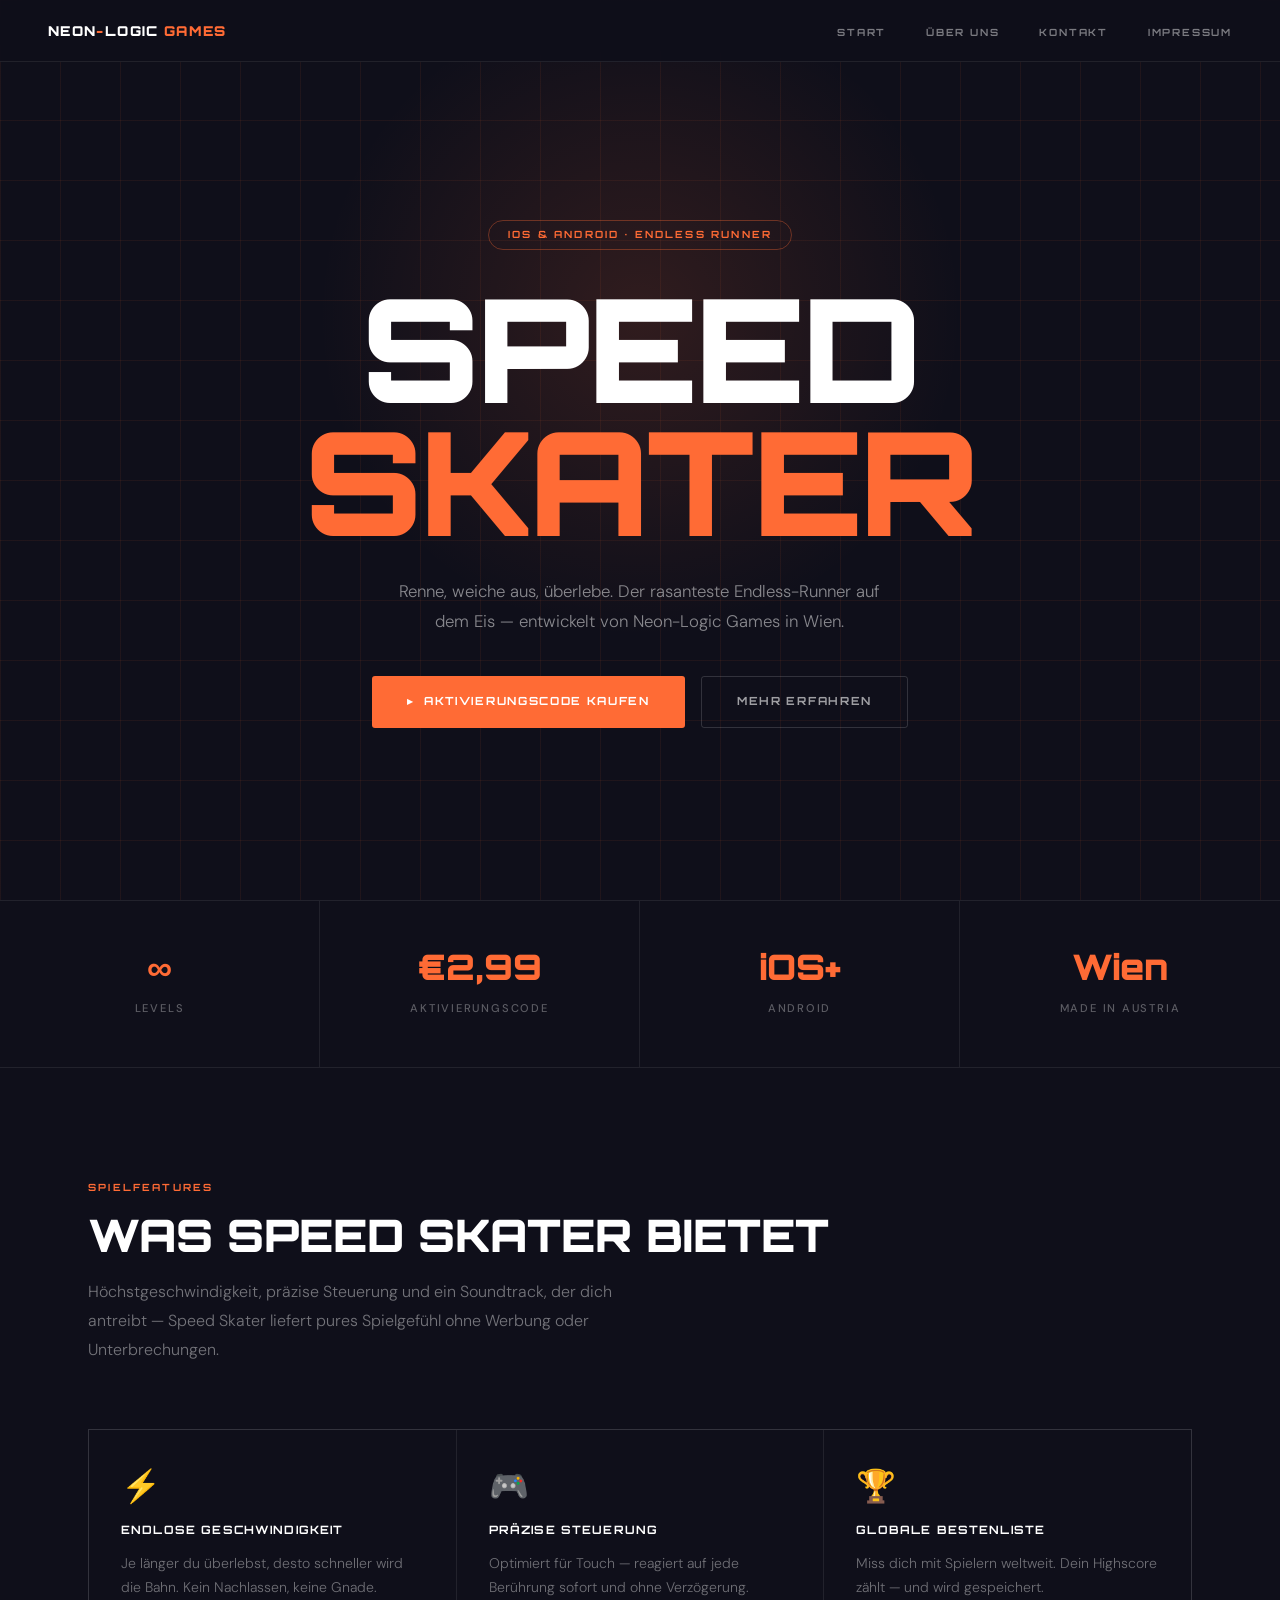
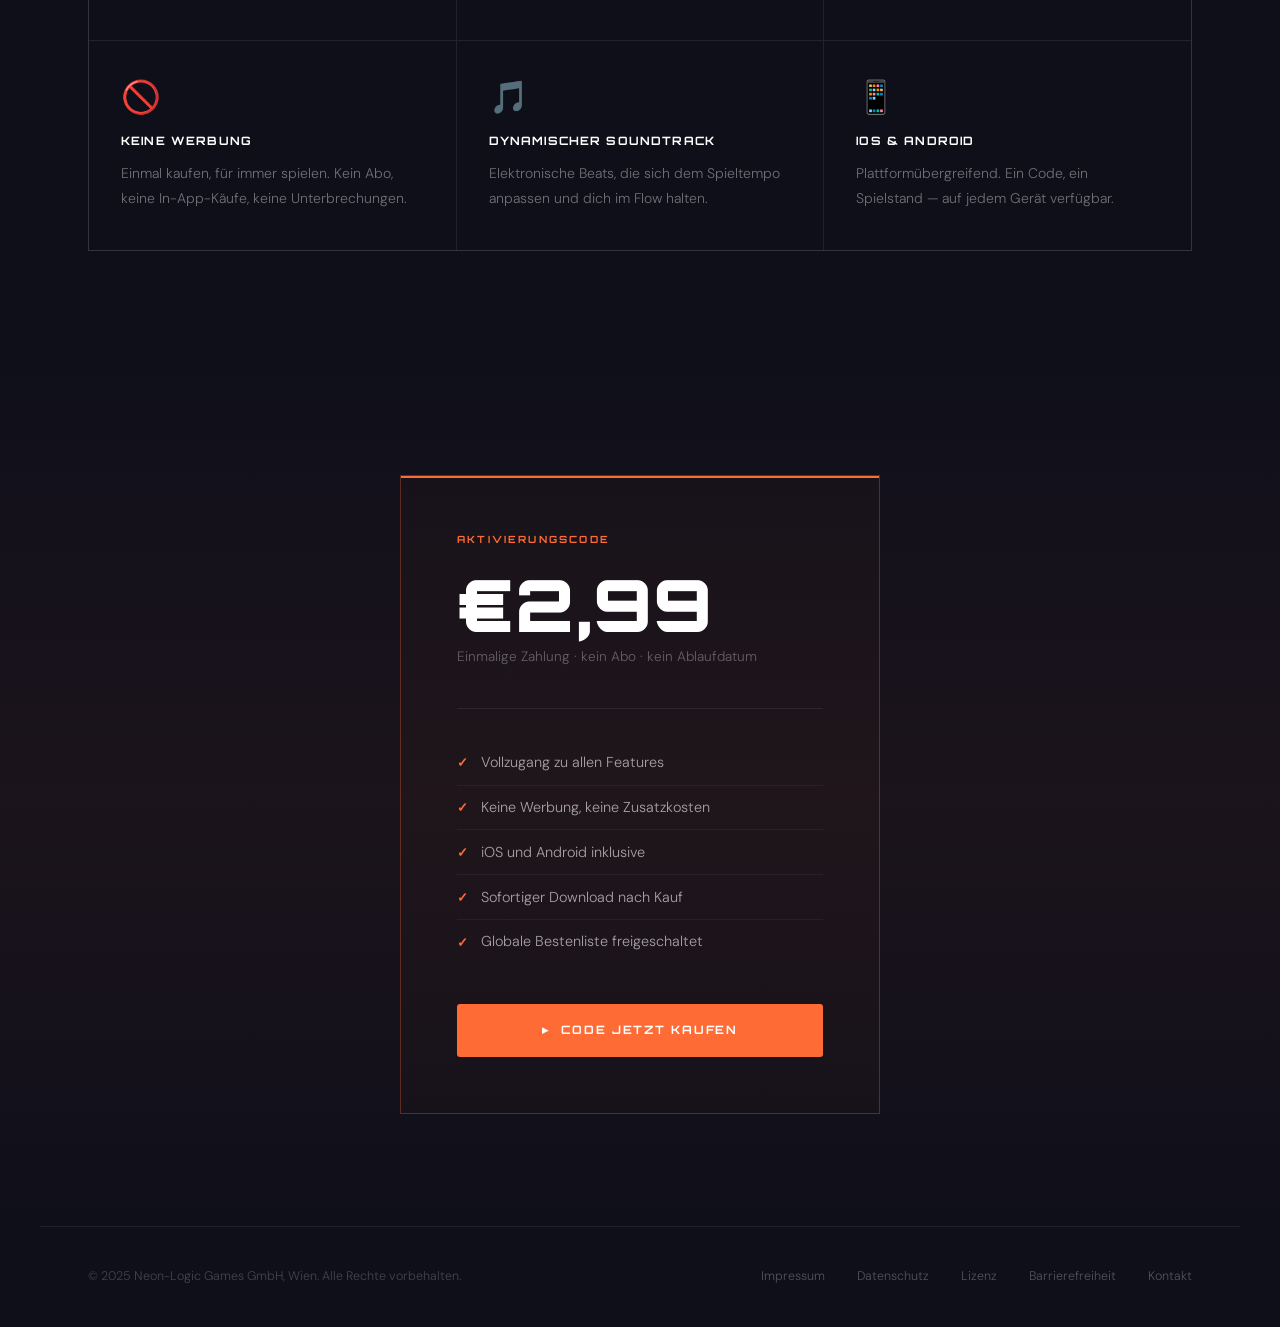
==== index.html @ 38e6070a "index.html added" ====
<!DOCTYPE html>
<html lang="de">
<head>
  <meta charset="UTF-8" />
  <meta name="viewport" content="width=device-width, initial-scale=1.0" />
  <title>Speed Skater – Neon-Logic Games</title>
  <meta name="description" content="Speed Skater – der rasante Endless-Runner für iOS und Android von Neon-Logic Games GmbH Wien." />
  <link rel="preconnect" href="https://fonts.googleapis.com" />
  <link rel="preconnect" href="https://fonts.gstatic.com" crossorigin />
  <link href="https://fonts.googleapis.com/css2?family=Orbitron:wght@400;700;900&family=DM+Sans:wght@300;400;500&display=swap" rel="stylesheet" />
  <style>
    *, *::before, *::after { box-sizing: border-box; margin: 0; padding: 0; }
 
    :root {
      --color-bg: #0f0f1a;
      --color-accent: #ff6b35;
      --color-text: #ffffff;
      --color-muted: rgba(255,255,255,0.45);
      --color-border: rgba(255,255,255,0.08);
    }
 
    html { scroll-behavior: smooth; }
 
    body {
      background-color: #0f0f1a;
      color: #ffffff;
      font-family: 'DM Sans', sans-serif;
      font-size: 16px;
      line-height: 1.6;
      -webkit-font-smoothing: antialiased;
    }
 
    a { color: inherit; text-decoration: none; }
 
    /* NAV */
    .nav {
      position: fixed;
      top: 0; left: 0; right: 0;
      z-index: 999;
      display: flex;
      align-items: center;
      justify-content: space-between;
      padding: 1.1rem 3rem;
      background: rgba(15,15,26,0.92);
      backdrop-filter: blur(16px);
      -webkit-backdrop-filter: blur(16px);
      border-bottom: 1px solid rgba(255,255,255,0.08);
    }
 
    .nav-logo {
      font-family: 'Orbitron', sans-serif;
      font-size: 0.85rem;
      font-weight: 900;
      letter-spacing: 0.1em;
      text-transform: uppercase;
      color: #fff;
    }
 
    .nav-logo .accent { color: #ff6b35; }
 
    .nav-links {
      display: flex;
      gap: 2.5rem;
      list-style: none;
    }
 
    .nav-links a {
      font-family: 'Orbitron', sans-serif;
      font-size: 0.62rem;
      font-weight: 700;
      letter-spacing: 0.18em;
      text-transform: uppercase;
      color: rgba(255,255,255,0.45);
      transition: color 0.2s;
    }
 
    .nav-links a:hover { color: #ff6b35; }
 
    /* HERO */
    .hero {
      min-height: 100vh;
      display: flex;
      flex-direction: column;
      align-items: center;
      justify-content: center;
      text-align: center;
      padding: 8rem 2rem 5rem;
      position: relative;
      overflow: hidden;
      background-color: #0f0f1a;
    }
 
    .hero-grid {
      position: absolute;
      inset: 0;
      background-image:
        linear-gradient(rgba(255,107,53,0.07) 1px, transparent 1px),
        linear-gradient(90deg, rgba(255,107,53,0.07) 1px, transparent 1px);
      background-size: 60px 60px;
      animation: gridMove 10s linear infinite;
      z-index: 0;
    }
 
    .hero-glow {
      position: absolute;
      top: 35%;
      left: 50%;
      transform: translate(-50%, -50%);
      width: 700px;
      height: 700px;
      background: radial-gradient(circle, rgba(255,107,53,0.14) 0%, transparent 65%);
      border-radius: 50%;
      z-index: 0;
      animation: glowPulse 5s ease-in-out infinite;
    }
 
    @keyframes gridMove {
      from { background-position: 0 0; }
      to   { background-position: 0 60px; }
    }
 
    @keyframes glowPulse {
      0%, 100% { opacity: 0.7; transform: translate(-50%, -50%) scale(1); }
      50%       { opacity: 1;   transform: translate(-50%, -50%) scale(1.1); }
    }
 
    .hero-content {
      position: relative;
      z-index: 1;
      display: flex;
      flex-direction: column;
      align-items: center;
    }
 
    .hero-badge {
      display: inline-block;
      font-family: 'Orbitron', sans-serif;
      font-size: 0.62rem;
      font-weight: 700;
      letter-spacing: 0.22em;
      text-transform: uppercase;
      color: #ff6b35;
      border: 1px solid rgba(255,107,53,0.35);
      padding: 0.4rem 1.2rem;
      border-radius: 2rem;
      margin-bottom: 2rem;
      animation: fadeUp 0.7s ease both;
    }
 
    .hero-title {
      font-family: 'Orbitron', sans-serif;
      font-size: clamp(4.5rem, 12vw, 9rem);
      font-weight: 900;
      line-height: 0.92;
      color: #fff;
      text-transform: uppercase;
      letter-spacing: -0.02em;
      animation: fadeUp 0.7s 0.1s ease both;
    }
 
    .hero-title-line2 {
      font-family: 'Orbitron', sans-serif;
      font-size: clamp(4.5rem, 12vw, 9rem);
      font-weight: 900;
      line-height: 0.92;
      color: #ff6b35;
      text-transform: uppercase;
      letter-spacing: -0.02em;
      display: block;
      margin-bottom: 1.8rem;
      animation: fadeUp 0.7s 0.15s ease both;
    }
 
    .hero-sub {
      font-size: 1.05rem;
      font-weight: 300;
      color: rgba(255,255,255,0.5);
      max-width: 500px;
      line-height: 1.8;
      margin-bottom: 2.5rem;
      animation: fadeUp 0.7s 0.2s ease both;
    }
 
    .hero-actions {
      display: flex;
      gap: 1rem;
      flex-wrap: wrap;
      justify-content: center;
      animation: fadeUp 0.7s 0.25s ease both;
    }
 
    .btn-primary {
      display: inline-flex;
      align-items: center;
      gap: 0.5rem;
      background: #ff6b35;
      color: #fff;
      font-family: 'Orbitron', sans-serif;
      font-size: 0.7rem;
      font-weight: 700;
      letter-spacing: 0.15em;
      text-transform: uppercase;
      padding: 1rem 2.2rem;
      border-radius: 3px;
      transition: background 0.2s, transform 0.15s, box-shadow 0.2s;
    }
 
    .btn-primary:hover {
      background: #e8520f;
      transform: translateY(-2px);
      box-shadow: 0 8px 28px rgba(255,107,53,0.4);
    }
 
    .btn-ghost {
      display: inline-flex;
      align-items: center;
      gap: 0.5rem;
      background: transparent;
      color: rgba(255,255,255,0.6);
      font-family: 'Orbitron', sans-serif;
      font-size: 0.7rem;
      font-weight: 700;
      letter-spacing: 0.15em;
      text-transform: uppercase;
      padding: 1rem 2.2rem;
      border-radius: 3px;
      border: 1px solid rgba(255,255,255,0.15);
      transition: border-color 0.2s, color 0.2s, transform 0.15s;
    }
 
    .btn-ghost:hover {
      border-color: #ff6b35;
      color: #fff;
      transform: translateY(-2px);
    }
 
    /* STATS */
    .stats {
      display: grid;
      grid-template-columns: repeat(4, 1fr);
      border-top: 1px solid rgba(255,255,255,0.08);
      border-bottom: 1px solid rgba(255,255,255,0.08);
      background-color: #0f0f1a;
    }
 
    .stat {
      text-align: center;
      padding: 3rem 1rem;
      border-right: 1px solid rgba(255,255,255,0.08);
    }
 
    .stat:last-child { border-right: none; }
 
    .stat-number {
      font-family: 'Orbitron', sans-serif;
      font-size: 2.2rem;
      font-weight: 900;
      color: #ff6b35;
      display: block;
      line-height: 1;
      margin-bottom: 0.6rem;
    }
 
    .stat-label {
      font-size: 0.7rem;
      font-weight: 500;
      letter-spacing: 0.16em;
      text-transform: uppercase;
      color: rgba(255,255,255,0.32);
    }
 
    /* FEATURES */
    .features-wrap {
      padding: 7rem 3rem;
      max-width: 1200px;
      margin: 0 auto;
      background-color: #0f0f1a;
    }
 
    .section-eyebrow {
      font-family: 'Orbitron', sans-serif;
      font-size: 0.62rem;
      font-weight: 700;
      letter-spacing: 0.22em;
      text-transform: uppercase;
      color: #ff6b35;
      display: block;
      margin-bottom: 1rem;
    }
 
    .section-title {
      font-family: 'Orbitron', sans-serif;
      font-size: clamp(1.8rem, 3.5vw, 2.8rem);
      font-weight: 900;
      color: #fff;
      text-transform: uppercase;
      line-height: 1.05;
      margin-bottom: 1.2rem;
    }
 
    .section-desc {
      font-size: 1rem;
      font-weight: 300;
      color: rgba(255,255,255,0.42);
      max-width: 560px;
      line-height: 1.8;
      margin-bottom: 4rem;
    }
 
    .features-grid {
      display: grid;
      grid-template-columns: repeat(3, 1fr);
      gap: 1px;
      background: rgba(255,255,255,0.08);
      border: 1px solid rgba(255,255,255,0.08);
      width: 100%;
    }
 
    .feature-card {
      background: #0f0f1a;
      padding: 2.5rem 2rem;
      transition: background 0.25s;
    }
 
    .feature-card:hover { background: rgba(255,107,53,0.05); }
 
    .feature-icon {
      font-size: 2rem;
      margin-bottom: 1.2rem;
      display: block;
      line-height: 1;
    }
 
    .feature-name {
      font-family: 'Orbitron', sans-serif;
      font-size: 0.72rem;
      font-weight: 700;
      color: #fff;
      text-transform: uppercase;
      letter-spacing: 0.1em;
      margin-bottom: 0.7rem;
    }
 
    .feature-desc {
      font-size: 0.875rem;
      font-weight: 300;
      color: rgba(255,255,255,0.4);
      line-height: 1.75;
    }
 
    /* PRICING */
    .pricing-wrap {
      padding: 7rem 3rem;
      display: flex;
      justify-content: center;
      background: linear-gradient(180deg, #0f0f1a 0%, rgba(255,107,53,0.05) 50%, #0f0f1a 100%);
    }
 
    .pricing-card {
      border: 1px solid rgba(255,107,53,0.3);
      padding: 3.5rem;
      width: 100%;
      max-width: 480px;
      position: relative;
      background: rgba(255,107,53,0.02);
    }
 
    .pricing-card::before {
      content: '';
      position: absolute;
      top: 0; left: 0; right: 0;
      height: 2px;
      background: #ff6b35;
    }
 
    .pricing-eyebrow {
      font-family: 'Orbitron', sans-serif;
      font-size: 0.62rem;
      font-weight: 700;
      letter-spacing: 0.22em;
      text-transform: uppercase;
      color: #ff6b35;
      display: block;
      margin-bottom: 1.2rem;
    }
 
    .pricing-amount {
      font-family: 'Orbitron', sans-serif;
      font-size: 4.5rem;
      font-weight: 900;
      color: #fff;
      line-height: 1;
      margin-bottom: 0.4rem;
    }
 
    .pricing-note {
      font-size: 0.85rem;
      color: rgba(255,255,255,0.32);
      margin-bottom: 2.5rem;
      font-weight: 300;
    }
 
    .pricing-divider {
      border: none;
      border-top: 1px solid rgba(255,255,255,0.08);
      margin-bottom: 2rem;
    }
 
    .pricing-list {
      list-style: none;
      margin-bottom: 2.5rem;
    }
 
    .pricing-list li {
      display: flex;
      align-items: flex-start;
      gap: 0.8rem;
      font-size: 0.9rem;
      font-weight: 300;
      color: rgba(255,255,255,0.6);
      padding: 0.65rem 0;
      border-bottom: 1px solid rgba(255,255,255,0.05);
    }
 
    .pricing-list li:last-child { border-bottom: none; }
 
    .pricing-check {
      color: #ff6b35;
      font-size: 0.8rem;
      font-weight: 700;
      flex-shrink: 0;
      margin-top: 0.15rem;
    }
 
    .btn-full {
      display: flex;
      align-items: center;
      justify-content: center;
      gap: 0.5rem;
      width: 100%;
      background: #ff6b35;
      color: #fff;
      font-family: 'Orbitron', sans-serif;
      font-size: 0.72rem;
      font-weight: 700;
      letter-spacing: 0.15em;
      text-transform: uppercase;
      padding: 1.1rem 2rem;
      border-radius: 3px;
      transition: background 0.2s, transform 0.15s, box-shadow 0.2s;
    }
 
    .btn-full:hover {
      background: #e8520f;
      transform: translateY(-2px);
      box-shadow: 0 8px 28px rgba(255,107,53,0.4);
    }
 
    /* FOOTER */
    .footer-inner {
      border-top: 1px solid rgba(255,255,255,0.08);
      padding: 2.5rem 3rem;
      display: flex;
      flex-wrap: wrap;
      gap: 1.5rem;
      align-items: center;
      justify-content: space-between;
      max-width: 1200px;
      margin: 0 auto;
      background-color: #0f0f1a;
    }
 
    .footer-copy {
      font-size: 0.78rem;
      color: rgba(255,255,255,0.22);
      font-weight: 300;
    }
 
    .footer-links {
      display: flex;
      gap: 2rem;
      flex-wrap: wrap;
    }
 
    .footer-links a {
      font-size: 0.78rem;
      color: rgba(255,255,255,0.28);
      transition: color 0.2s;
      font-weight: 300;
    }
 
    .footer-links a:hover { color: #ff6b35; }
 
    @keyframes fadeUp {
      from { opacity: 0; transform: translateY(24px); }
      to   { opacity: 1; transform: translateY(0); }
    }
 
    /* RESPONSIVE */
    @media (max-width: 900px) {
      .features-grid { grid-template-columns: repeat(2, 1fr); }
      .stats { grid-template-columns: repeat(2, 1fr); }
      .stat:nth-child(2) { border-right: none; }
      .stat:nth-child(3) { border-top: 1px solid rgba(255,255,255,0.08); }
      .stat:nth-child(4) { border-top: 1px solid rgba(255,255,255,0.08); border-right: none; }
      .nav { padding: 1rem 1.5rem; }
      .features-wrap { padding: 5rem 1.5rem; }
    }
 
    @media (max-width: 600px) {
      .nav-links { display: none; }
      .features-grid { grid-template-columns: 1fr; }
      .hero-title, .hero-title-line2 { font-size: clamp(3rem, 16vw, 5rem); }
      .features-wrap { padding: 4rem 1.25rem; }
      .pricing-card { padding: 2.5rem 1.5rem; }
      .footer-inner { padding: 2rem 1.25rem; flex-direction: column; align-items: flex-start; }
    }
  </style>
</head>
<body>
 
  <nav class="nav" aria-label="Hauptnavigation">
    <a href="index.html" class="nav-logo">Neon<span class="accent">-</span>Logic <span class="accent">Games</span></a>
    <ul class="nav-links">
      <li><a href="index.html">Start</a></li>
      <li><a href="about.html">Über uns</a></li>
      <li><a href="contact.html">Kontakt</a></li>
      <li><a href="impressum.html">Impressum</a></li>
    </ul>
  </nav>
 
  <main>
 
    <!-- Hero -->
    <section class="hero" aria-labelledby="hero-title">
      <div class="hero-grid" aria-hidden="true"></div>
      <div class="hero-glow" aria-hidden="true"></div>
      <div class="hero-content">
        <span class="hero-badge">iOS &amp; Android · Endless Runner</span>
        <h1 class="hero-title" id="hero-title">Speed</h1>
        <span class="hero-title-line2" aria-hidden="true">Skater</span>
        <p class="hero-sub">
          Renne, weiche aus, überlebe. Der rasanteste Endless-Runner auf dem Eis —
          entwickelt von Neon-Logic Games in Wien.
        </p>
        <div class="hero-actions">
          <a href="contact.html" class="btn-primary">▸&nbsp; Aktivierungscode kaufen</a>
          <a href="about.html" class="btn-ghost">Mehr erfahren</a>
        </div>
      </div>
    </section>
 
    <!-- Stats -->
    <div class="stats" role="region" aria-label="Spielübersicht">
      <div class="stat">
        <span class="stat-number">∞</span>
        <span class="stat-label">Levels</span>
      </div>
      <div class="stat">
        <span class="stat-number">€2,99</span>
        <span class="stat-label">Aktivierungscode</span>
      </div>
      <div class="stat">
        <span class="stat-number">iOS+</span>
        <span class="stat-label">Android</span>
      </div>
      <div class="stat">
        <span class="stat-number">Wien</span>
        <span class="stat-label">Made in Austria</span>
      </div>
    </div>
 
    <!-- Features -->
    <section class="features-wrap" aria-labelledby="features-title">
      <span class="section-eyebrow">Spielfeatures</span>
      <h2 class="section-title" id="features-title">Was Speed Skater bietet</h2>
      <p class="section-desc">
        Höchstgeschwindigkeit, präzise Steuerung und ein Soundtrack, der dich antreibt —
        Speed Skater liefert pures Spielgefühl ohne Werbung oder Unterbrechungen.
      </p>
      <div class="features-grid">
        <div class="feature-card">
          <span class="feature-icon" aria-hidden="true">⚡</span>
          <h3 class="feature-name">Endlose Geschwindigkeit</h3>
          <p class="feature-desc">Je länger du überlebst, desto schneller wird die Bahn. Kein Nachlassen, keine Gnade.</p>
        </div>
        <div class="feature-card">
          <span class="feature-icon" aria-hidden="true">🎮</span>
          <h3 class="feature-name">Präzise Steuerung</h3>
          <p class="feature-desc">Optimiert für Touch — reagiert auf jede Berührung sofort und ohne Verzögerung.</p>
        </div>
        <div class="feature-card">
          <span class="feature-icon" aria-hidden="true">🏆</span>
          <h3 class="feature-name">Globale Bestenliste</h3>
          <p class="feature-desc">Miss dich mit Spielern weltweit. Dein Highscore zählt — und wird gespeichert.</p>
        </div>
        <div class="feature-card">
          <span class="feature-icon" aria-hidden="true">🚫</span>
          <h3 class="feature-name">Keine Werbung</h3>
          <p class="feature-desc">Einmal kaufen, für immer spielen. Kein Abo, keine In-App-Käufe, keine Unterbrechungen.</p>
        </div>
        <div class="feature-card">
          <span class="feature-icon" aria-hidden="true">🎵</span>
          <h3 class="feature-name">Dynamischer Soundtrack</h3>
          <p class="feature-desc">Elektronische Beats, die sich dem Spieltempo anpassen und dich im Flow halten.</p>
        </div>
        <div class="feature-card">
          <span class="feature-icon" aria-hidden="true">📱</span>
          <h3 class="feature-name">iOS &amp; Android</h3>
          <p class="feature-desc">Plattformübergreifend. Ein Code, ein Spielstand — auf jedem Gerät verfügbar.</p>
        </div>
      </div>
    </section>
 
    <!-- Pricing -->
    <section class="pricing-wrap" aria-labelledby="pricing-title">
      <div class="pricing-card">
        <span class="pricing-eyebrow">Aktivierungscode</span>
        <div class="pricing-amount" id="pricing-title">€2,99</div>
        <p class="pricing-note">Einmalige Zahlung · kein Abo · kein Ablaufdatum</p>
        <hr class="pricing-divider" />
        <ul class="pricing-list">
          <li><span class="pricing-check">✓</span> Vollzugang zu allen Features</li>
          <li><span class="pricing-check">✓</span> Keine Werbung, keine Zusatzkosten</li>
          <li><span class="pricing-check">✓</span> iOS und Android inklusive</li>
          <li><span class="pricing-check">✓</span> Sofortiger Download nach Kauf</li>
          <li><span class="pricing-check">✓</span> Globale Bestenliste freigeschaltet</li>
        </ul>
        <a href="contact.html" class="btn-full">▸&nbsp; Code jetzt kaufen</a>
      </div>
    </section>
 
  </main>
 
  <footer>
    <div class="footer-inner">
      <span class="footer-copy">© 2025 Neon-Logic Games GmbH, Wien. Alle Rechte vorbehalten.</span>
      <nav class="footer-links" aria-label="Footer-Navigation">
        <a href="impressum.html">Impressum</a>
        <a href="privacy.html">Datenschutz</a>
        <a href="license.html">Lizenz</a>
        <a href="accessibility.html">Barrierefreiheit</a>
        <a href="contact.html">Kontakt</a>
      </nav>
    </div>
  </footer>
 
</body>
</html>
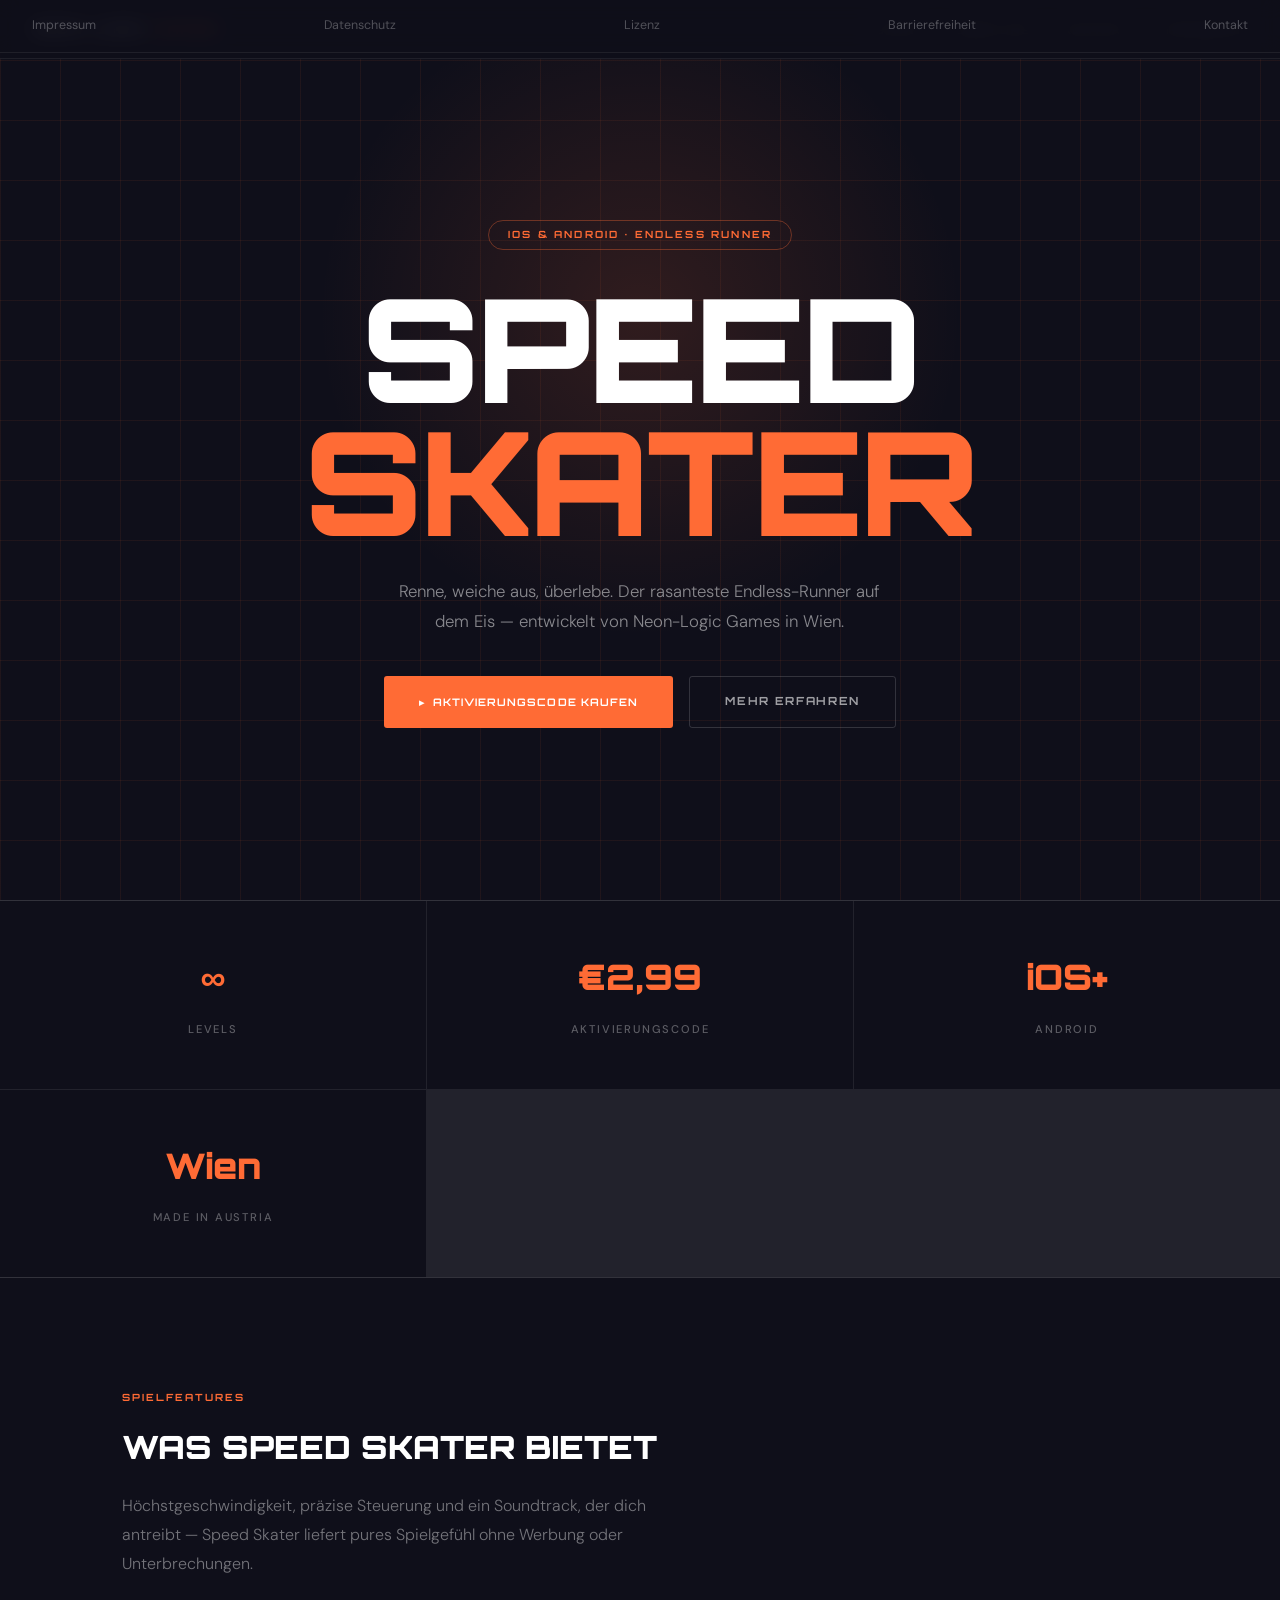
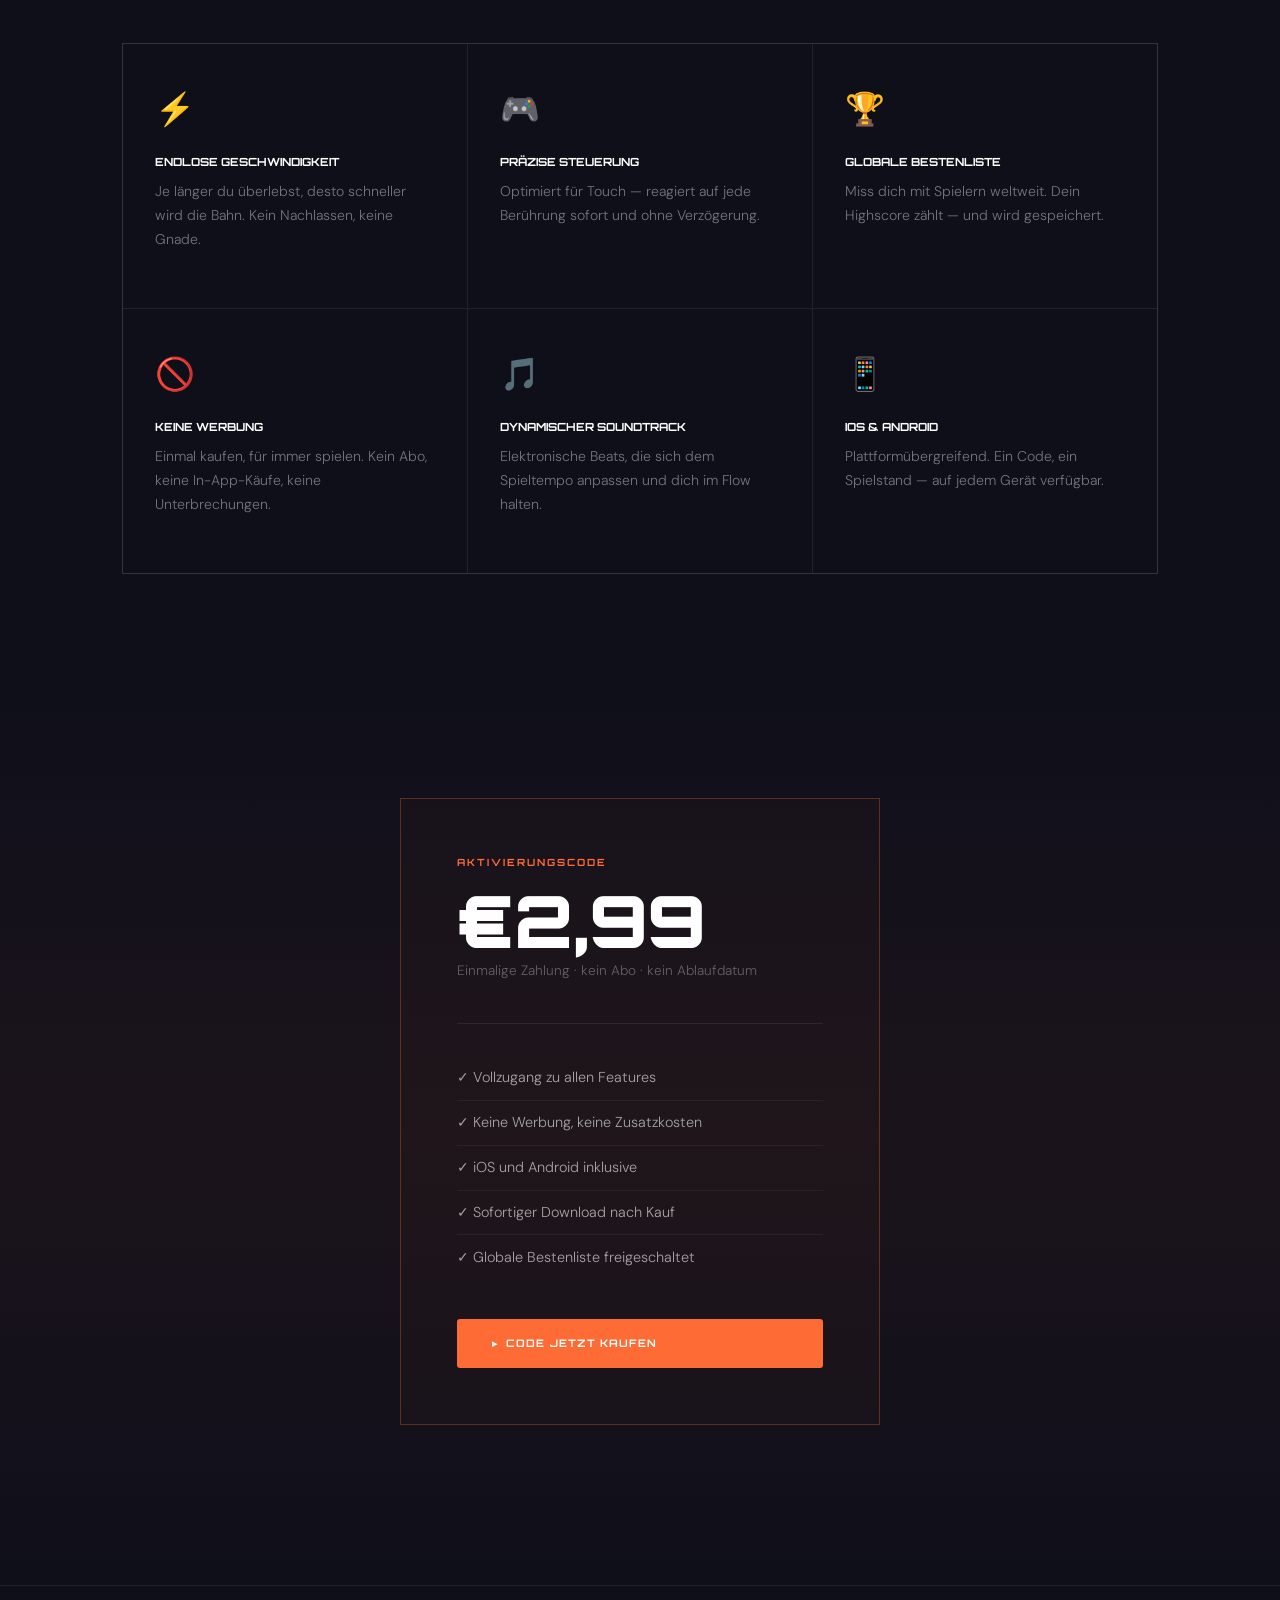
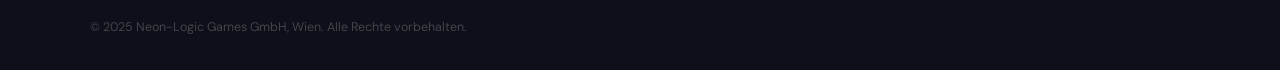
==== commit 21212953: "Refactor style and layout to one css file for optimization" ====
--- a/index.html
+++ b/index.html
@@ -4,524 +4,17 @@
   <meta charset="UTF-8" />
   <meta name="viewport" content="width=device-width, initial-scale=1.0" />
   <title>Speed Skater – Neon-Logic Games</title>
-  <meta name="description" content="Speed Skater – der rasante Endless-Runner für iOS und Android von Neon-Logic Games GmbH Wien." />
+  <meta name="description" content="Speed Skater – der rasanteste Endless-Runner für iOS and Android von Neon-Logic Games GmbH Wien." />
   <link rel="preconnect" href="https://fonts.googleapis.com" />
   <link rel="preconnect" href="https://fonts.gstatic.com" crossorigin />
   <link href="https://fonts.googleapis.com/css2?family=Orbitron:wght@400;700;900&family=DM+Sans:wght@300;400;500&display=swap" rel="stylesheet" />
-  <style>
-    *, *::before, *::after { box-sizing: border-box; margin: 0; padding: 0; }
- 
-    :root {
-      --color-bg: #0f0f1a;
-      --color-accent: #ff6b35;
-      --color-text: #ffffff;
-      --color-muted: rgba(255,255,255,0.45);
-      --color-border: rgba(255,255,255,0.08);
-    }
- 
-    html { scroll-behavior: smooth; }
- 
-    body {
-      background-color: #0f0f1a;
-      color: #ffffff;
-      font-family: 'DM Sans', sans-serif;
-      font-size: 16px;
-      line-height: 1.6;
-      -webkit-font-smoothing: antialiased;
-    }
- 
-    a { color: inherit; text-decoration: none; }
- 
-    /* NAV */
-    .nav {
-      position: fixed;
-      top: 0; left: 0; right: 0;
-      z-index: 999;
-      display: flex;
-      align-items: center;
-      justify-content: space-between;
-      padding: 1.1rem 3rem;
-      background: rgba(15,15,26,0.92);
-      backdrop-filter: blur(16px);
-      -webkit-backdrop-filter: blur(16px);
-      border-bottom: 1px solid rgba(255,255,255,0.08);
-    }
- 
-    .nav-logo {
-      font-family: 'Orbitron', sans-serif;
-      font-size: 0.85rem;
-      font-weight: 900;
-      letter-spacing: 0.1em;
-      text-transform: uppercase;
-      color: #fff;
-    }
- 
-    .nav-logo .accent { color: #ff6b35; }
- 
-    .nav-links {
-      display: flex;
-      gap: 2.5rem;
-      list-style: none;
-    }
- 
-    .nav-links a {
-      font-family: 'Orbitron', sans-serif;
-      font-size: 0.62rem;
-      font-weight: 700;
-      letter-spacing: 0.18em;
-      text-transform: uppercase;
-      color: rgba(255,255,255,0.45);
-      transition: color 0.2s;
-    }
- 
-    .nav-links a:hover { color: #ff6b35; }
- 
-    /* HERO */
-    .hero {
-      min-height: 100vh;
-      display: flex;
-      flex-direction: column;
-      align-items: center;
-      justify-content: center;
-      text-align: center;
-      padding: 8rem 2rem 5rem;
-      position: relative;
-      overflow: hidden;
-      background-color: #0f0f1a;
-    }
- 
-    .hero-grid {
-      position: absolute;
-      inset: 0;
-      background-image:
-        linear-gradient(rgba(255,107,53,0.07) 1px, transparent 1px),
-        linear-gradient(90deg, rgba(255,107,53,0.07) 1px, transparent 1px);
-      background-size: 60px 60px;
-      animation: gridMove 10s linear infinite;
-      z-index: 0;
-    }
- 
-    .hero-glow {
-      position: absolute;
-      top: 35%;
-      left: 50%;
-      transform: translate(-50%, -50%);
-      width: 700px;
-      height: 700px;
-      background: radial-gradient(circle, rgba(255,107,53,0.14) 0%, transparent 65%);
-      border-radius: 50%;
-      z-index: 0;
-      animation: glowPulse 5s ease-in-out infinite;
-    }
- 
-    @keyframes gridMove {
-      from { background-position: 0 0; }
-      to   { background-position: 0 60px; }
-    }
- 
-    @keyframes glowPulse {
-      0%, 100% { opacity: 0.7; transform: translate(-50%, -50%) scale(1); }
-      50%       { opacity: 1;   transform: translate(-50%, -50%) scale(1.1); }
-    }
- 
-    .hero-content {
-      position: relative;
-      z-index: 1;
-      display: flex;
-      flex-direction: column;
-      align-items: center;
-    }
- 
-    .hero-badge {
-      display: inline-block;
-      font-family: 'Orbitron', sans-serif;
-      font-size: 0.62rem;
-      font-weight: 700;
-      letter-spacing: 0.22em;
-      text-transform: uppercase;
-      color: #ff6b35;
-      border: 1px solid rgba(255,107,53,0.35);
-      padding: 0.4rem 1.2rem;
-      border-radius: 2rem;
-      margin-bottom: 2rem;
-      animation: fadeUp 0.7s ease both;
-    }
- 
-    .hero-title {
-      font-family: 'Orbitron', sans-serif;
-      font-size: clamp(4.5rem, 12vw, 9rem);
-      font-weight: 900;
-      line-height: 0.92;
-      color: #fff;
-      text-transform: uppercase;
-      letter-spacing: -0.02em;
-      animation: fadeUp 0.7s 0.1s ease both;
-    }
- 
-    .hero-title-line2 {
-      font-family: 'Orbitron', sans-serif;
-      font-size: clamp(4.5rem, 12vw, 9rem);
-      font-weight: 900;
-      line-height: 0.92;
-      color: #ff6b35;
-      text-transform: uppercase;
-      letter-spacing: -0.02em;
-      display: block;
-      margin-bottom: 1.8rem;
-      animation: fadeUp 0.7s 0.15s ease both;
-    }
- 
-    .hero-sub {
-      font-size: 1.05rem;
-      font-weight: 300;
-      color: rgba(255,255,255,0.5);
-      max-width: 500px;
-      line-height: 1.8;
-      margin-bottom: 2.5rem;
-      animation: fadeUp 0.7s 0.2s ease both;
-    }
- 
-    .hero-actions {
-      display: flex;
-      gap: 1rem;
-      flex-wrap: wrap;
-      justify-content: center;
-      animation: fadeUp 0.7s 0.25s ease both;
-    }
- 
-    .btn-primary {
-      display: inline-flex;
-      align-items: center;
-      gap: 0.5rem;
-      background: #ff6b35;
-      color: #fff;
-      font-family: 'Orbitron', sans-serif;
-      font-size: 0.7rem;
-      font-weight: 700;
-      letter-spacing: 0.15em;
-      text-transform: uppercase;
-      padding: 1rem 2.2rem;
-      border-radius: 3px;
-      transition: background 0.2s, transform 0.15s, box-shadow 0.2s;
-    }
- 
-    .btn-primary:hover {
-      background: #e8520f;
-      transform: translateY(-2px);
-      box-shadow: 0 8px 28px rgba(255,107,53,0.4);
-    }
- 
-    .btn-ghost {
-      display: inline-flex;
-      align-items: center;
-      gap: 0.5rem;
-      background: transparent;
-      color: rgba(255,255,255,0.6);
-      font-family: 'Orbitron', sans-serif;
-      font-size: 0.7rem;
-      font-weight: 700;
-      letter-spacing: 0.15em;
-      text-transform: uppercase;
-      padding: 1rem 2.2rem;
-      border-radius: 3px;
-      border: 1px solid rgba(255,255,255,0.15);
-      transition: border-color 0.2s, color 0.2s, transform 0.15s;
-    }
- 
-    .btn-ghost:hover {
-      border-color: #ff6b35;
-      color: #fff;
-      transform: translateY(-2px);
-    }
- 
-    /* STATS */
-    .stats {
-      display: grid;
-      grid-template-columns: repeat(4, 1fr);
-      border-top: 1px solid rgba(255,255,255,0.08);
-      border-bottom: 1px solid rgba(255,255,255,0.08);
-      background-color: #0f0f1a;
-    }
- 
-    .stat {
-      text-align: center;
-      padding: 3rem 1rem;
-      border-right: 1px solid rgba(255,255,255,0.08);
-    }
- 
-    .stat:last-child { border-right: none; }
- 
-    .stat-number {
-      font-family: 'Orbitron', sans-serif;
-      font-size: 2.2rem;
-      font-weight: 900;
-      color: #ff6b35;
-      display: block;
-      line-height: 1;
-      margin-bottom: 0.6rem;
-    }
- 
-    .stat-label {
-      font-size: 0.7rem;
-      font-weight: 500;
-      letter-spacing: 0.16em;
-      text-transform: uppercase;
-      color: rgba(255,255,255,0.32);
-    }
- 
-    /* FEATURES */
-    .features-wrap {
-      padding: 7rem 3rem;
-      max-width: 1200px;
-      margin: 0 auto;
-      background-color: #0f0f1a;
-    }
- 
-    .section-eyebrow {
-      font-family: 'Orbitron', sans-serif;
-      font-size: 0.62rem;
-      font-weight: 700;
-      letter-spacing: 0.22em;
-      text-transform: uppercase;
-      color: #ff6b35;
-      display: block;
-      margin-bottom: 1rem;
-    }
- 
-    .section-title {
-      font-family: 'Orbitron', sans-serif;
-      font-size: clamp(1.8rem, 3.5vw, 2.8rem);
-      font-weight: 900;
-      color: #fff;
-      text-transform: uppercase;
-      line-height: 1.05;
-      margin-bottom: 1.2rem;
-    }
- 
-    .section-desc {
-      font-size: 1rem;
-      font-weight: 300;
-      color: rgba(255,255,255,0.42);
-      max-width: 560px;
-      line-height: 1.8;
-      margin-bottom: 4rem;
-    }
- 
-    .features-grid {
-      display: grid;
-      grid-template-columns: repeat(3, 1fr);
-      gap: 1px;
-      background: rgba(255,255,255,0.08);
-      border: 1px solid rgba(255,255,255,0.08);
-      width: 100%;
-    }
- 
-    .feature-card {
-      background: #0f0f1a;
-      padding: 2.5rem 2rem;
-      transition: background 0.25s;
-    }
- 
-    .feature-card:hover { background: rgba(255,107,53,0.05); }
- 
-    .feature-icon {
-      font-size: 2rem;
-      margin-bottom: 1.2rem;
-      display: block;
-      line-height: 1;
-    }
- 
-    .feature-name {
-      font-family: 'Orbitron', sans-serif;
-      font-size: 0.72rem;
-      font-weight: 700;
-      color: #fff;
-      text-transform: uppercase;
-      letter-spacing: 0.1em;
-      margin-bottom: 0.7rem;
-    }
- 
-    .feature-desc {
-      font-size: 0.875rem;
-      font-weight: 300;
-      color: rgba(255,255,255,0.4);
-      line-height: 1.75;
-    }
- 
-    /* PRICING */
-    .pricing-wrap {
-      padding: 7rem 3rem;
-      display: flex;
-      justify-content: center;
-      background: linear-gradient(180deg, #0f0f1a 0%, rgba(255,107,53,0.05) 50%, #0f0f1a 100%);
-    }
- 
-    .pricing-card {
-      border: 1px solid rgba(255,107,53,0.3);
-      padding: 3.5rem;
-      width: 100%;
-      max-width: 480px;
-      position: relative;
-      background: rgba(255,107,53,0.02);
-    }
- 
-    .pricing-card::before {
-      content: '';
-      position: absolute;
-      top: 0; left: 0; right: 0;
-      height: 2px;
-      background: #ff6b35;
-    }
- 
-    .pricing-eyebrow {
-      font-family: 'Orbitron', sans-serif;
-      font-size: 0.62rem;
-      font-weight: 700;
-      letter-spacing: 0.22em;
-      text-transform: uppercase;
-      color: #ff6b35;
-      display: block;
-      margin-bottom: 1.2rem;
-    }
- 
-    .pricing-amount {
-      font-family: 'Orbitron', sans-serif;
-      font-size: 4.5rem;
-      font-weight: 900;
-      color: #fff;
-      line-height: 1;
-      margin-bottom: 0.4rem;
-    }
- 
-    .pricing-note {
-      font-size: 0.85rem;
-      color: rgba(255,255,255,0.32);
-      margin-bottom: 2.5rem;
-      font-weight: 300;
-    }
- 
-    .pricing-divider {
-      border: none;
-      border-top: 1px solid rgba(255,255,255,0.08);
-      margin-bottom: 2rem;
-    }
- 
-    .pricing-list {
-      list-style: none;
-      margin-bottom: 2.5rem;
-    }
- 
-    .pricing-list li {
-      display: flex;
-      align-items: flex-start;
-      gap: 0.8rem;
-      font-size: 0.9rem;
-      font-weight: 300;
-      color: rgba(255,255,255,0.6);
-      padding: 0.65rem 0;
-      border-bottom: 1px solid rgba(255,255,255,0.05);
-    }
- 
-    .pricing-list li:last-child { border-bottom: none; }
- 
-    .pricing-check {
-      color: #ff6b35;
-      font-size: 0.8rem;
-      font-weight: 700;
-      flex-shrink: 0;
-      margin-top: 0.15rem;
-    }
- 
-    .btn-full {
-      display: flex;
-      align-items: center;
-      justify-content: center;
-      gap: 0.5rem;
-      width: 100%;
-      background: #ff6b35;
-      color: #fff;
-      font-family: 'Orbitron', sans-serif;
-      font-size: 0.72rem;
-      font-weight: 700;
-      letter-spacing: 0.15em;
-      text-transform: uppercase;
-      padding: 1.1rem 2rem;
-      border-radius: 3px;
-      transition: background 0.2s, transform 0.15s, box-shadow 0.2s;
-    }
- 
-    .btn-full:hover {
-      background: #e8520f;
-      transform: translateY(-2px);
-      box-shadow: 0 8px 28px rgba(255,107,53,0.4);
-    }
- 
-    /* FOOTER */
-    .footer-inner {
-      border-top: 1px solid rgba(255,255,255,0.08);
-      padding: 2.5rem 3rem;
-      display: flex;
-      flex-wrap: wrap;
-      gap: 1.5rem;
-      align-items: center;
-      justify-content: space-between;
-      max-width: 1200px;
-      margin: 0 auto;
-      background-color: #0f0f1a;
-    }
- 
-    .footer-copy {
-      font-size: 0.78rem;
-      color: rgba(255,255,255,0.22);
-      font-weight: 300;
-    }
- 
-    .footer-links {
-      display: flex;
-      gap: 2rem;
-      flex-wrap: wrap;
-    }
- 
-    .footer-links a {
-      font-size: 0.78rem;
-      color: rgba(255,255,255,0.28);
-      transition: color 0.2s;
-      font-weight: 300;
-    }
- 
-    .footer-links a:hover { color: #ff6b35; }
- 
-    @keyframes fadeUp {
-      from { opacity: 0; transform: translateY(24px); }
-      to   { opacity: 1; transform: translateY(0); }
-    }
- 
-    /* RESPONSIVE */
-    @media (max-width: 900px) {
-      .features-grid { grid-template-columns: repeat(2, 1fr); }
-      .stats { grid-template-columns: repeat(2, 1fr); }
-      .stat:nth-child(2) { border-right: none; }
-      .stat:nth-child(3) { border-top: 1px solid rgba(255,255,255,0.08); }
-      .stat:nth-child(4) { border-top: 1px solid rgba(255,255,255,0.08); border-right: none; }
-      .nav { padding: 1rem 1.5rem; }
-      .features-wrap { padding: 5rem 1.5rem; }
-    }
- 
-    @media (max-width: 600px) {
-      .nav-links { display: none; }
-      .features-grid { grid-template-columns: 1fr; }
-      .hero-title, .hero-title-line2 { font-size: clamp(3rem, 16vw, 5rem); }
-      .features-wrap { padding: 4rem 1.25rem; }
-      .pricing-card { padding: 2.5rem 1.5rem; }
-      .footer-inner { padding: 2rem 1.25rem; flex-direction: column; align-items: flex-start; }
-    }
-  </style>
+  <link rel="stylesheet" href="css/style.css">
 </head>
 <body>
  
-  <nav class="nav" aria-label="Hauptnavigation">
-    <a href="index.html" class="nav-logo">Neon<span class="accent">-</span>Logic <span class="accent">Games</span></a>
-    <ul class="nav-links">
+  <nav aria-label="Hauptnavigation">
+    <a href="index.html" class="nav-logo">Neon<span>-</span>Logic <span>Games</span></a>
+    <ul>
       <li><a href="index.html">Start</a></li>
       <li><a href="about.html">Über uns</a></li>
       <li><a href="contact.html">Kontakt</a></li>
@@ -529,9 +22,7 @@
     </ul>
   </nav>
  
-  <main>
- 
-    <!-- Hero -->
+  <main class="full-width-shop">
     <section class="hero" aria-labelledby="hero-title">
       <div class="hero-grid" aria-hidden="true"></div>
       <div class="hero-glow" aria-hidden="true"></div>
@@ -544,92 +35,89 @@
           entwickelt von Neon-Logic Games in Wien.
         </p>
         <div class="hero-actions">
-          <a href="contact.html" class="btn-primary">▸&nbsp; Aktivierungscode kaufen</a>
-          <a href="about.html" class="btn-ghost">Mehr erfahren</a>
+          <a href="contact.html" class="skip-link submit-btn-layout">▸&nbsp; Aktivierungscode kaufen</a>
+          <a href="about.html" class="ghost-btn">Mehr erfahren</a>
         </div>
       </div>
     </section>
  
-    <!-- Stats -->
-    <div class="stats" role="region" aria-label="Spielübersicht">
-      <div class="stat">
-        <span class="stat-number">∞</span>
-        <span class="stat-label">Levels</span>
+    <div class="values-grid shop-stats-bg" role="region" aria-label="Spielübersicht">
+      <div class="value-card center-box">
+        <span class="value-number large-stat-text">∞</span>
+        <span class="micro-label">Levels</span>
       </div>
-      <div class="stat">
-        <span class="stat-number">€2,99</span>
-        <span class="stat-label">Aktivierungscode</span>
+      <div class="value-card center-box">
+        <span class="value-number large-stat-text">€2,99</span>
+        <span class="micro-label">Aktivierungscode</span>
       </div>
-      <div class="stat">
-        <span class="stat-number">iOS+</span>
-        <span class="stat-label">Android</span>
+      <div class="value-card center-box">
+        <span class="value-number large-stat-text">iOS+</span>
+        <span class="micro-label">Android</span>
       </div>
-      <div class="stat">
-        <span class="stat-number">Wien</span>
-        <span class="stat-label">Made in Austria</span>
+      <div class="value-card center-box">
+        <span class="value-number large-stat-text">Wien</span>
+        <span class="micro-label">Made in Austria</span>
       </div>
     </div>
  
-    <!-- Features -->
-    <section class="features-wrap" aria-labelledby="features-title">
-      <span class="section-eyebrow">Spielfeatures</span>
-      <h2 class="section-title" id="features-title">Was Speed Skater bietet</h2>
-      <p class="section-desc">
+    <section class="content-wide features-padding" aria-labelledby="features-title">
+      <span class="eyebrow">Spielfeatures</span>
+      <h2 class="section-heading" id="features-title" style="margin-bottom:1.2rem;">Was Speed Skater bietet</h2>
+      <p style="font-size:1rem; font-weight:300; color:rgba(255,255,255,0.42); max-width:560px; line-height:1.8; margin-bottom:4rem;">
         Höchstgeschwindigkeit, präzise Steuerung und ein Soundtrack, der dich antreibt —
         Speed Skater liefert pures Spielgefühl ohne Werbung oder Unterbrechungen.
       </p>
-      <div class="features-grid">
-        <div class="feature-card">
-          <span class="feature-icon" aria-hidden="true">⚡</span>
-          <h3 class="feature-name">Endlose Geschwindigkeit</h3>
-          <p class="feature-desc">Je länger du überlebst, desto schneller wird die Bahn. Kein Nachlassen, keine Gnade.</p>
+      
+      <div class="brands-grid" style="gap:1px; background:rgba(255,255,255,0.08); border:1px solid rgba(255,255,255,0.08);">
+        <div class="brand-card feature-card-bg">
+          <span class="feature-glyph" aria-hidden="true">⚡</span>
+          <div class="brand-title">Endlose Geschwindigkeit</div>
+          <p class="brand-description">Je länger du überlebst, desto schneller wird die Bahn. Kein Nachlassen, keine Gnade.</p>
         </div>
-        <div class="feature-card">
-          <span class="feature-icon" aria-hidden="true">🎮</span>
-          <h3 class="feature-name">Präzise Steuerung</h3>
-          <p class="feature-desc">Optimiert für Touch — reagiert auf jede Berührung sofort und ohne Verzögerung.</p>
+        <div class="brand-card feature-card-bg">
+          <span class="feature-glyph" aria-hidden="true">🎮</span>
+          <div class="brand-title">Präzise Steuerung</div>
+          <p class="brand-description">Optimiert für Touch — reagiert auf jede Berührung sofort und ohne Verzögerung.</p>
         </div>
-        <div class="feature-card">
-          <span class="feature-icon" aria-hidden="true">🏆</span>
-          <h3 class="feature-name">Globale Bestenliste</h3>
-          <p class="feature-desc">Miss dich mit Spielern weltweit. Dein Highscore zählt — und wird gespeichert.</p>
+        <div class="brand-card feature-card-bg">
+          <span class="feature-glyph" aria-hidden="true">🏆</span>
+          <div class="brand-title">Globale Bestenliste</div>
+          <p class="brand-description">Miss dich mit Spielern weltweit. Dein Highscore zählt — und wird gespeichert.</p>
         </div>
-        <div class="feature-card">
-          <span class="feature-icon" aria-hidden="true">🚫</span>
-          <h3 class="feature-name">Keine Werbung</h3>
-          <p class="feature-desc">Einmal kaufen, für immer spielen. Kein Abo, keine In-App-Käufe, keine Unterbrechungen.</p>
+        <div class="brand-card feature-card-bg">
+          <span class="feature-glyph" aria-hidden="true">🚫</span>
+          <div class="brand-title">Keine Werbung</div>
+          <p class="brand-description">Einmal kaufen, für immer spielen. Kein Abo, keine In-App-Käufe, keine Unterbrechungen.</p>
         </div>
-        <div class="feature-card">
-          <span class="feature-icon" aria-hidden="true">🎵</span>
-          <h3 class="feature-name">Dynamischer Soundtrack</h3>
-          <p class="feature-desc">Elektronische Beats, die sich dem Spieltempo anpassen und dich im Flow halten.</p>
+        <div class="brand-card feature-card-bg">
+          <span class="feature-glyph" aria-hidden="true">🎵</span>
+          <div class="brand-title">Dynamischer Soundtrack</div>
+          <p class="brand-description">Elektronische Beats, die sich dem Spieltempo anpassen und dich im Flow halten.</p>
         </div>
-        <div class="feature-card">
-          <span class="feature-icon" aria-hidden="true">📱</span>
-          <h3 class="feature-name">iOS &amp; Android</h3>
-          <p class="feature-desc">Plattformübergreifend. Ein Code, ein Spielstand — auf jedem Gerät verfügbar.</p>
+        <div class="brand-card feature-card-bg">
+          <span class="feature-glyph" aria-hidden="true">📱</span>
+          <div class="brand-title">iOS &amp; Android</div>
+          <p class="brand-description">Plattformübergreifend. Ein Code, ein Spielstand — auf jedem Gerät verfügbar.</p>
         </div>
       </div>
     </section>
  
-    <!-- Pricing -->
-    <section class="pricing-wrap" aria-labelledby="pricing-title">
-      <div class="pricing-card">
-        <span class="pricing-eyebrow">Aktivierungscode</span>
-        <div class="pricing-amount" id="pricing-title">€2,99</div>
-        <p class="pricing-note">Einmalige Zahlung · kein Abo · kein Ablaufdatum</p>
-        <hr class="pricing-divider" />
-        <ul class="pricing-list">
-          <li><span class="pricing-check">✓</span> Vollzugang zu allen Features</li>
-          <li><span class="pricing-check">✓</span> Keine Werbung, keine Zusatzkosten</li>
-          <li><span class="pricing-check">✓</span> iOS und Android inklusive</li>
-          <li><span class="pricing-check">✓</span> Sofortiger Download nach Kauf</li>
-          <li><span class="pricing-check">✓</span> Globale Bestenliste freigeschaltet</li>
+    <section class="pricing-section-bg" aria-labelledby="pricing-title">
+      <div class="status-box pricing-box-style">
+        <span class="eyebrow">Aktivierungscode</span>
+        <div class="hero-title price-text-huge" id="pricing-title">€2,99</div>
+        <p style="font-size:0.85rem; color:rgba(255,255,255,0.32); margin-bottom:2.5rem; font-weight:300;">Einmalige Zahlung · kein Abo · kein Ablaufdatum</p>
+        <hr style="border:none; border-top:1px solid rgba(255,255,255,0.08); margin-bottom:2rem;" />
+        <ul class="block shop-list-style">
+          <li class="shop-list-item">✓ Vollzugang zu allen Features</li>
+          <li class="shop-list-item">✓ Keine Werbung, keine Zusatzkosten</li>
+          <li class="shop-list-item">✓ iOS und Android inklusive</li>
+          <li class="shop-list-item">✓ Sofortiger Download nach Kauf</li>
+          <li class="shop-list-item">✓ Globale Bestenliste freigeschaltet</li>
         </ul>
-        <a href="contact.html" class="btn-full">▸&nbsp; Code jetzt kaufen</a>
+        <a href="contact.html" class="skip-link submit-btn-layout" style="width:100%;">▸&nbsp; Code jetzt kaufen</a>
       </div>
     </section>
- 
   </main>
  
   <footer>
--- a/css/style.css
+++ b/css/style.css
@@ -0,0 +1,883 @@
+* {
+    box-sizing: border-box;
+    margin: 0;
+    padding: 0;
+}
+
+body {
+    background-color: #0f0f1a;
+    color: #ffffff;
+    font-family: 'DM Sans', sans-serif;
+    line-height: 1.6;
+}
+
+a {
+    text-decoration: none;
+    color: inherit;
+}
+
+nav {
+    position: fixed;
+    top: 0;
+    left: 0;
+    right: 0;
+    z-index: 100;
+    display: flex;
+    justify-content: space-between;
+    align-items: center;
+    padding: 1rem 2rem;
+    background: rgba(15, 15, 26, 0.92);
+    backdrop-filter: blur(10px);
+    border-bottom: 1px solid rgba(255,255,255,0.07);
+}
+
+.nav-logo {
+    font-family: 'Orbitron', sans-serif;
+    font-size: 0.9rem;
+    text-transform: uppercase;
+    font-weight: 900;
+    letter-spacing: 0.08em;
+}
+
+.nav-logo span { 
+    color: #ff6b35; 
+}
+
+nav ul {
+    display: flex;
+    gap: 2rem;
+    list-style: none;
+}
+
+nav ul li a {
+    font-family: 'Orbitron', sans-serif;
+    font-size: 0.65rem;
+    text-transform: uppercase;
+    letter-spacing: 0.12em;
+    color: rgba(255,255,255,0.5);
+    font-weight: 700;
+}
+
+nav ul li a:hover,
+nav ul li a.active {
+    color: #ff6b35;
+}
+
+.page-header {
+    max-width: 1100px;
+    margin: 0 auto;
+    padding: 10rem 2rem 4rem 2rem;
+    border-bottom: 1px solid rgba(255,255,255,0.07);
+}
+
+.eyebrow {
+    color: #ff6b35;
+    font-family: 'Orbitron', sans-serif;
+    font-size: 0.62rem;
+    font-weight: 700;
+    letter-spacing: 0.2em;
+    text-transform: uppercase;
+    margin-bottom: 1rem;
+    display: block;
+}
+
+h1 {
+    font-family: 'Orbitron', sans-serif;
+    font-size: clamp(2rem, 5vw, 4rem);
+    font-weight: 900;
+    text-transform: uppercase;
+    color: #fff;
+    line-height: 1.05;
+}
+
+.content {
+    max-width: 800px;
+    padding: 4rem 2rem;
+    margin: 0 auto;
+}
+
+.content-wide {
+    max-width: 1100px;
+    padding: 4rem 2rem;
+    margin: 0 auto;
+}
+
+.block {
+    margin-bottom: 3rem;
+    padding-bottom: 3rem;
+    border-bottom: 1px solid rgba(255,255,255,0.06);
+}
+
+.block:last-child {
+    margin-bottom: 0;
+    border-bottom: none;
+}
+
+.block h2 {
+    font-size: 0.72rem;
+    font-family: 'Orbitron', sans-serif;
+    font-weight: 700;
+    text-transform: uppercase;
+    letter-spacing: 0.14em;
+    color: #ff6b35;
+    margin-bottom: 1rem;
+}
+
+.block p {
+    font-size: 0.93rem;
+    color: rgba(255,255,255,0.5);
+    line-height: 1.85;
+    font-weight: 300;
+    margin-bottom: 0.8rem;
+}
+
+.block p:last-child { 
+    margin-bottom: 0; 
+}
+
+.block ul {
+    list-style: none;
+    margin: 0.5rem 0 0.8rem 0;
+}
+
+.block ul li {
+    font-size: 0.9rem;
+    color: rgba(255,255,255,0.45);
+    padding: 0.3rem 0 0.3rem 1.1rem;
+    position: relative;
+    font-weight: 300;
+    line-height: 1.7;
+}
+
+.block ul li::before {
+    content: '▸';
+    position: absolute;
+    color: #ff6b35;
+    left: 0;
+    font-size: 0.6rem;
+    top: 0.45rem;
+}
+
+.block a {
+    color: rgba(255,255,255,0.5);
+    border-bottom: 1px solid rgba(255,107,53,0.25);
+}
+
+.block a:hover { 
+    color: #ff6b35; 
+}
+
+.section-heading {
+    font-family: 'Orbitron', sans-serif;
+    font-size: clamp(1.2rem, 2.5vw, 2rem);
+    text-transform: uppercase;
+    font-weight: 900;
+    color: #fff;
+    margin-bottom: 2rem;
+}
+
+.status-box {
+    padding: 1.5rem;
+    background: rgba(255,107,53,0.03);
+    border: 1px solid rgba(255,107,53,0.28);
+    margin-bottom: 3rem;
+}
+
+.status-box p {
+    font-size: 0.9rem;
+    line-height: 1.75;
+    color: rgba(255,255,255,0.52);
+    font-weight: 300;
+}
+
+.status-box strong {
+    font-weight: 500;
+    color: #fff;
+}
+
+.conformance-grid, 
+.rights-grid {
+    display: grid;
+    grid-template-columns: 1fr 1fr;
+    background: rgba(255,255,255,0.07);
+    border: 1px solid rgba(255,255,255,0.07);
+    gap: 1px;
+    margin-top: 1.5rem;
+}
+
+.conformance-item, 
+.rights-col {
+    background: #0f0f1a;
+    padding: 1.5rem;
+}
+
+.rights-col { 
+    padding: 1.8rem; 
+}
+
+.conformance-label {
+    font-family: 'Orbitron', sans-serif;
+    font-size: 0.58rem;
+    text-transform: uppercase;
+    font-weight: 700;
+    letter-spacing: 0.12em;
+    color: rgba(255,255,255,0.3);
+    margin-bottom: 0.4rem;
+    display: block;
+}
+
+.conformance-value, 
+.rights-col ul li {
+    font-size: 0.85rem;
+    color: rgba(255,255,255,0.5);
+    line-height: 1.6;
+    font-weight: 300;
+}
+
+.rights-col h3 {
+    font-family: 'Orbitron', sans-serif;
+    font-size: 0.62rem;
+    font-weight: 700;
+    text-transform: uppercase;
+    letter-spacing: 0.12em;
+    color: #fff;
+    margin-bottom: 1rem;
+}
+
+.rights-col ul { 
+    list-style: none; 
+}
+
+.rights-col ul li {
+    font-size: 0.88rem;
+    color: rgba(255,255,255,0.45);
+    padding: 0.45rem 0;
+    border-bottom: 1px solid rgba(255,255,255,0.04);
+    display: flex;
+    gap: 0.6rem;
+}
+
+.rights-col ul li:last-child { 
+    border-bottom: none; 
+}
+
+.check { 
+    color: #ff6b35; 
+    font-size: 0.75rem; 
+    flex-shrink: 0; 
+    margin-top: 0.15rem; 
+}
+
+.cross { 
+    color: rgba(255,255,255,0.18); 
+    font-size: 0.75rem; 
+    flex-shrink: 0; 
+    margin-top: 0.15rem; 
+}
+
+.ok { 
+    color: #4ade80; 
+    font-weight: 500; 
+}
+
+.partial { 
+    color: #fb923c; 
+    font-weight: 500; 
+}
+
+.intro-grid {
+    display: grid;
+    grid-template-columns: 1fr 1fr;
+    gap: 4rem;
+    margin-bottom: 4rem;
+    padding-bottom: 4rem;
+    border-bottom: 1px solid rgba(255,255,255,0.06);
+}
+
+.intro-grid h2 {
+    font-family: 'Orbitron', sans-serif;
+    font-size: 1rem;
+    text-transform: uppercase;
+    color: #fff;
+    font-weight: 900;
+    margin-bottom: 1rem;
+}
+
+.intro-grid p {
+    font-size: 0.95rem;
+    color: rgba(255,255,255,0.5);
+    line-height: 1.8;
+    margin-bottom: 0.7rem;
+    font-weight: 300;
+}
+
+.values-section { 
+    margin-bottom: 4rem; 
+}
+
+.values-grid, 
+.team-grid {
+    display: grid;
+    grid-template-columns: repeat(3, 1fr);
+    background: rgba(255,255,255,0.07);
+    border: 1px solid rgba(255,255,255,0.07);
+    gap: 1px;
+}
+
+.value-card, 
+.team-card {
+    background: #0f0f1a;
+    padding: 2rem 1.5rem;
+}
+
+.team-card { 
+    padding: 1.8rem; 
+}
+
+.value-number {
+    font-family: 'Orbitron', sans-serif;
+    font-size: 2rem;
+    color: rgba(255,107,53,0.12);
+    font-weight: 900;
+    margin-bottom: 0.8rem;
+    display: block;
+}
+
+.value-title {
+    font-family: 'Orbitron', sans-serif;
+    font-size: 0.7rem;
+    font-weight: 700;
+    text-transform: uppercase;
+    letter-spacing: 0.1em;
+    color: #fff;
+    margin-bottom: 0.5rem;
+}
+
+.value-text {
+    font-size: 0.88rem;
+    color: rgba(255,255,255,0.4);
+    line-height: 1.7;
+    font-weight: 300;
+}
+
+.brands-section {
+    margin-bottom: 4rem;
+    padding-bottom: 4rem;
+    border-bottom: 1px solid rgba(255,255,255,0.06);
+}
+
+.brands-grid {
+    display: grid;
+    grid-template-columns: repeat(3, 1fr);
+    gap: 1.5rem;
+    margin-top: 2rem;
+}
+
+.brand-card {
+    padding: 2rem 1.8rem;
+    border: 1px solid rgba(255,255,255,0.08);
+}
+
+.brand-type {
+    font-family: 'Orbitron', sans-serif;
+    font-size: 0.55rem;
+    font-weight: 700;
+    letter-spacing: 0.18em;
+    text-transform: uppercase;
+    color: #ff6b35;
+    border: 1px solid rgba(255,107,53,0.3);
+    padding: 0.2rem 0.6rem;
+    border-radius: 20px;
+    display: inline-block;
+    margin-bottom: 1.5rem;
+}
+
+.brand-visual {
+    height: 64px;
+    display: flex;
+    margin-bottom: 1.2rem;
+    align-items: center;
+}
+
+.wordmark-text {
+    font-family: 'Orbitron', sans-serif;
+    font-size: 1.3rem;
+    text-transform: uppercase;
+    font-weight: 900;
+    color: #fff;
+}
+
+.wordmark-text span { 
+    color: #ff6b35; 
+}
+
+.brand-title {
+    font-family: 'Orbitron', sans-serif;
+    font-size: 0.7rem;
+    text-transform: uppercase;
+    font-weight: 700;
+    color: #fff;
+    margin-bottom: 0.5rem;
+}
+
+.brand-description {
+    font-size: 0.88rem;
+    color: rgba(255,255,255,0.42);
+    line-height: 1.7;
+    font-weight: 300;
+    margin-bottom: 1rem;
+}
+
+.nizza-label {
+    font-family: 'Orbitron', sans-serif;
+    font-size: 0.55rem;
+    font-weight: 700;
+    letter-spacing: 0.12em;
+    text-transform: uppercase;
+    color: rgba(255,255,255,0.22);
+}
+
+.nizza-label span { 
+    color: rgba(255,107,53,0.6); 
+}
+
+.nizza-section, 
+.team-section { 
+    margin-bottom: 4rem; 
+}
+
+.team-section { 
+    margin-bottom: 2rem; 
+}
+
+table {
+    width: 100%;
+    margin-top: 1.5rem;
+    border-collapse: collapse;
+}
+
+th {
+    font-family: 'Orbitron', sans-serif;
+    font-size: 0.58rem;
+    font-weight: 700;
+    letter-spacing: 0.12em;
+    text-transform: uppercase;
+    color: rgba(255,255,255,0.3);
+    text-align: left;
+    padding: 0.7rem 1rem;
+    border-bottom: 1px solid rgba(255,255,255,0.07);
+}
+
+td {
+    padding: 0.85rem 1rem;
+    color: rgba(255,255,255,0.48);
+    border-bottom: 1px solid rgba(255,255,255,0.04);
+    font-weight: 300;
+    vertical-align: top;
+    line-height: 1.6;
+    font-size: 0.88rem;
+}
+
+td:first-child {
+    font-family: 'Orbitron', sans-serif;
+    font-size: 0.68rem;
+    color: #ff6b35;
+    font-weight: 700;
+}
+
+tr:last-child td { 
+    border-bottom: none; 
+}
+
+.team-avatar {
+    width: 44px;
+    height: 44px;
+    border-radius: 50%;
+    background: rgba(255,107,53,0.1);
+    border: 1px solid rgba(255,107,53,0.25);
+    display: flex;
+    align-items: center;
+    justify-content: center;
+    font-family: 'Orbitron', sans-serif;
+    font-size: 0.65rem;
+    font-weight: 900;
+    color: #ff6b35;
+    margin-bottom: 0.8rem;
+}
+
+.team-name {
+    font-family: 'Orbitron', sans-serif;
+    font-size: 0.68rem;
+    text-transform: uppercase;
+    font-weight: 700;
+    color: #fff;
+    margin-bottom: 0.2rem;
+}
+
+.team-role {
+    font-size: 0.8rem;
+    color: rgba(255,255,255,0.3);
+    font-weight: 300;
+}
+
+footer {
+    border-top: 1px solid rgba(255,255,255,0.07);
+    padding: 2rem;
+}
+
+.footer-inner {
+    max-width: 1100px;
+    margin: 0 auto;
+    display: flex;
+    justify-content: space-between;
+    align-items: center;
+    flex-wrap: wrap;
+    gap: 1rem;
+}
+
+.footer-copy {
+    color: rgba(255,255,255,0.22);
+    font-size: 0.78rem;
+}
+
+.footer-links {
+    display: flex;
+    gap: 1.5rem;
+    flex-wrap: wrap;
+}
+
+.footer-links a {
+    font-size: 0.78rem;
+    color: rgba(255,255,255,0.28);
+}
+
+.footer-links a:hover { 
+    color: #ff6b35; 
+}
+
+.skip-link {
+    position: absolute;
+    top: -60px;
+    left: 1rem;
+    background: #ff6b35;
+    color: #fff;
+    padding: 0.5rem 1rem;
+    font-family: 'Orbitron', sans-serif;
+    font-size: 0.65rem;
+    text-transform: uppercase;
+    font-weight: 700;
+    letter-spacing: 0.1em;
+    border-radius: 3px;
+    z-index: 9999;
+    transition: top 0.2s;
+}
+
+.skip-link:focus { 
+    top: 1rem; 
+}
+
+.no-border {
+    border: none !important;
+    padding: 0 !important;
+}
+
+.small-margin {
+    margin-bottom: 1.5rem !important;
+}
+
+.form-label {
+    font-family: 'Orbitron', sans-serif;
+    font-size: 0.58rem;
+    letter-spacing: 0.1em;
+    color: rgba(255,255,255,0.4);
+    display: block;
+    margin-bottom: 0.5rem;
+    text-transform: uppercase;
+}
+
+.form-input {
+    width: 100%;
+    background: rgba(255,255,255,0.04);
+    border: 1px solid rgba(255,255,255,0.1);
+    color: #fff;
+    font-family: 'DM Sans', sans-serif;
+    padding: 0.9rem 1rem;
+    border-radius: 3px;
+    outline: none;
+}
+
+.form-input:focus {
+    border-color: #ff6b35;
+}
+
+.form-select {
+    appearance: none;
+}
+
+.form-select option {
+    background: #1a1a2e;
+    color: #fff;
+}
+
+.form-textarea {
+    resize: vertical;
+    min-height: 140px;
+}
+
+.submit-btn-layout {
+    position: relative !important;
+    top: 0 !important;
+    left: 0 !important;
+    display: inline-flex !important;
+    align-items: center;
+    gap: 0.5rem;
+    border: none;
+    cursor: pointer;
+    padding: 1rem 2.2rem !important;
+}
+
+.full-width-shop {
+    max-width: 100% !important;
+    padding: 0 !important;
+    margin: 0 !important;
+}
+
+.shop-stats-bg {
+    border-left: none !important;
+    border-right: none !important;
+    background: rgba(255,255,255,0.08) !important;
+}
+
+.center-box {
+    text-align: center !important;
+    padding: 3rem 1rem !important;
+}
+
+.large-stat-text {
+    color: #ff6b35 !important;
+    font-size: 2.2rem !important;
+    margin-bottom: 0.6rem !important;
+}
+
+.micro-label {
+    font-size: 0.7rem;
+    font-weight: 500;
+    letter-spacing: 0.16em;
+    text-transform: uppercase;
+    color: rgba(255,255,255,0.32);
+}
+
+.features-padding {
+    padding: 7rem 2rem !important;
+}
+
+.feature-card-bg {
+    background: #0f0f1a !important;
+    border: none !important;
+    padding: 2.5rem 2rem !important;
+}
+
+.feature-glyph {
+    font-size: 2rem;
+    margin-bottom: 1.2rem;
+    display: block;
+}
+
+.pricing-section-bg {
+    padding: 7rem 2rem !important;
+    display: flex;
+    justify-content: center;
+    background: linear-gradient(180deg, #0f0f1a 0%, rgba(255,107,53,0.05) 50%, #0f0f1a 100%) !important;
+}
+
+.pricing-box-style {
+    padding: 3.5rem !important;
+    max-width: 480px;
+    width: 100%;
+    border: 1px solid rgba(255,107,53,0.3) !important;
+    background: rgba(255,107,53,0.02) !important;
+    position: relative;
+}
+
+.price-text-huge {
+    font-size: 4.5rem !important;
+    margin-bottom: 0.4rem !important;
+}
+
+.shop-list-style {
+    border: none !important;
+    padding: 0 !important;
+    margin-bottom: 2.5rem !important;
+}
+
+.shop-list-item {
+    display: flex;
+    gap: 0.8rem;
+    font-size: 0.9rem;
+    font-weight: 300;
+    color: rgba(255,255,255,0.6);
+    padding: 0.65rem 0;
+    border-bottom: 1px solid rgba(255,255,255,0.05);
+}
+
+.shop-list-item:last-child {
+    border-bottom: none;
+}
+
+.ghost-btn {
+    display: inline-flex;
+    align-items: center;
+    gap: 0.5rem;
+    background: transparent;
+    color: rgba(255,255,255,0.6);
+    font-family: 'Orbitron', sans-serif;
+    font-size: 0.7rem;
+    font-weight: 700;
+    letter-spacing: 0.15em;
+    text-transform: uppercase;
+    padding: 1rem 2.2rem;
+    border-radius: 3px;
+    border: 1px solid rgba(255,255,255,0.15);
+    transition: border-color 0.2s;
+}
+
+.hero {
+    min-height: 100vh;
+    display: flex;
+    flex-direction: column;
+    align-items: center;
+    justify-content: center;
+    text-align: center;
+    padding: 8rem 2rem 5rem;
+    position: relative;
+    overflow: hidden;
+    background-color: #0f0f1a;
+}
+
+.hero-grid {
+    position: absolute;
+    inset: 0;
+    background-image:
+        linear-gradient(rgba(255,107,53,0.07) 1px, transparent 1px),
+        linear-gradient(90deg, rgba(255,107,53,0.07) 1px, transparent 1px);
+    background-size: 60px 60px;
+    animation: gridMove 10s linear infinite;
+    z-index: 0;
+}
+
+.hero-glow {
+    position: absolute;
+    top: 35%;
+    left: 50%;
+    transform: translate(-50%, -50%);
+    width: 700px;
+    height: 700px;
+    background: radial-gradient(circle, rgba(255,107,53,0.14) 0%, transparent 65%);
+    border-radius: 50%;
+    z-index: 0;
+    animation: glowPulse 5s ease-in-out infinite;
+}
+
+.hero-content {
+    position: relative;
+    z-index: 1;
+    display: flex;
+    flex-direction: column;
+    align-items: center;
+}
+
+.hero-badge {
+    display: inline-block;
+    font-family: 'Orbitron', sans-serif;
+    font-size: 0.62rem;
+    font-weight: 700;
+    letter-spacing: 0.22em;
+    text-transform: uppercase;
+    color: #ff6b35;
+    border: 1px solid rgba(255,107,53,0.35);
+    padding: 0.4rem 1.2rem;
+    border-radius: 2rem;
+    margin-bottom: 2rem;
+}
+
+.hero-title {
+    font-family: 'Orbitron', sans-serif;
+    font-size: clamp(4.5rem, 12vw, 9rem);
+    font-weight: 900;
+    line-height: 0.92;
+    color: #fff;
+    text-transform: uppercase;
+    letter-spacing: -0.02em;
+}
+
+.hero-title-line2 {
+    font-family: 'Orbitron', sans-serif;
+    font-size: clamp(4.5rem, 12vw, 9rem);
+    font-weight: 900;
+    line-height: 0.92;
+    color: #ff6b35;
+    text-transform: uppercase;
+    letter-spacing: -0.02em;
+    display: block;
+    margin-bottom: 1.8rem;
+}
+
+.hero-sub {
+    font-size: 1.05rem;
+    font-weight: 300;
+    color: rgba(255,255,255,0.5);
+    max-width: 500px;
+    line-height: 1.8;
+    margin-bottom: 2.5rem;
+}
+
+.hero-actions {
+    display: flex;
+    gap: 1rem;
+    flex-wrap: wrap;
+    justify-content: center;
+}
+
+@keyframes gridMove {
+    from { background-position: 0 0; }
+    to   { background-position: 0 60px; }
+}
+
+@keyframes glowPulse {
+    0%, 100% { opacity: 0.7; transform: translate(-50%, -50%) scale(1); }
+    50%       { opacity: 1;   transform: translate(-50%, -50%) scale(1.1); }
+}
+
+@media (max-width: 900px) {
+  .brands-grid, 
+  .values-grid, 
+  .shop-stats-bg { 
+      grid-template-columns: repeat(2, 1fr); 
+  }
+}
+
+@media (max-width: 600px) {
+  nav ul { 
+      display: none; 
+  }
+  .brands-grid, 
+  .values-grid, 
+  .shop-stats-bg, 
+  .team-grid, 
+  .rights-grid, 
+  .conformance-grid, 
+  .intro-grid { 
+      grid-template-columns: 1fr; 
+  }
+  .hero-title, 
+  .hero-title-line2 { 
+      font-size: clamp(3rem, 16vw, 5rem); 
+  }
+  .page-header { 
+      padding-top: 7rem; 
+  }
+  .footer-inner { 
+      flex-direction: column; 
+      align-items: flex-start; 
+  }
+}
